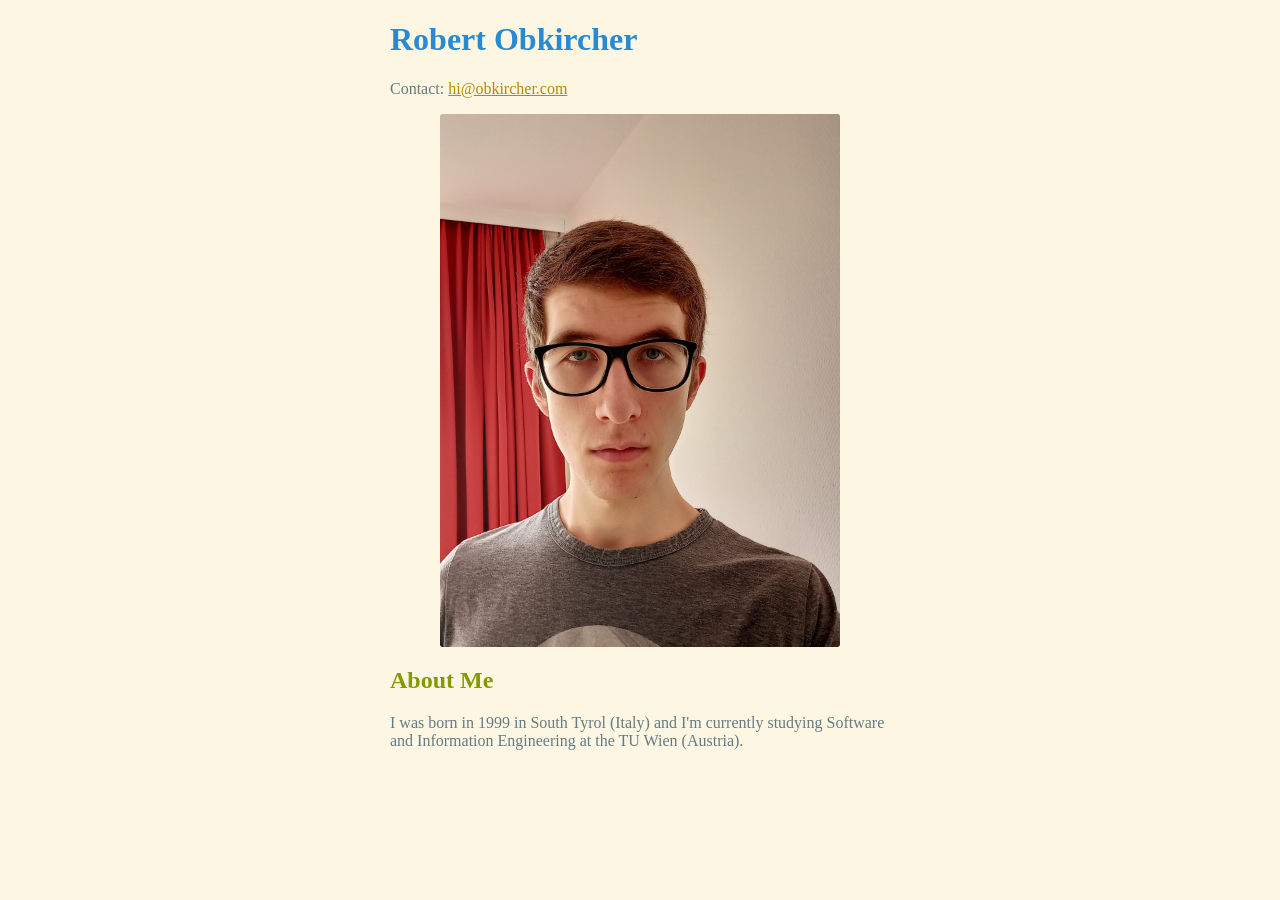
==== index.html @ 3235329c "added basic content" ====
<!DOCTYPE html>
<html lang="en">
<head>
<title>Page Title</title>
<meta charset="UTF-8">
<meta name="viewport" content="width=device-width, initial-scale=1">
<link rel="stylesheet" href="styles.css">
</head>
<body>

<div class="content">
    <h1>Robert Obkircher</h1>

    <p>
    Contact: <a href="mailto:hi@obkircher.com">hi@obkircher.com</a>
    </p>

    <img class="center-image" src="me.jpg" alt="A picture of my face">

    <h2>About Me</h2>

    I was born in 1999 in South Tyrol (Italy) and I'm currently studying Software and Information Engineering at the TU Wien (Austria).

    <h2>
    
</div>


</body>
</html>
---- styles.css ----
/* source: https://ethanschoonover.com/solarized/ */
:root {
    --base03:    #002b36;
    --base02:    #073642;
    --base01:    #586e75;
    --base00:    #657b83;
    --base0:     #839496;
    --base1:     #93a1a1;
    --base2:     #eee8d5;
    --base3:     #fdf6e3;
    --yellow:    #b58900;
    --orange:    #cb4b16;
    --red:       #dc322f;
    --magenta:   #d33682;
    --violet:    #6c71c4;
    --blue:      #268bd2;
    --cyan:      #2aa198;
    --green:     #859900;
}

:root {
    --background-color: var(--base3);
    --color: var(--base00);
    --accent: var(--base01);
}

@media (prefers-color-scheme: dark) {
:root {
    --background-color: var(--base03);
    --color: var(--base0);
    --accent: var(--base1);
}
}

html {
    background: var(--background-color);
    color: var(--color);
}

h1 {
  color: var(--blue);
}

h2, h3, h4, h5, h6 {
  color: var(--green);
}

a {
  color: var(--yellow);
}
a:visited, a:hover {
  color: var(--orange);
}

.content {
  max-width: 500px;
  margin: auto;
}

.center-image {
  display: block;
  margin-left: auto;
  margin-right: auto;
  border-radius: 0.5%;
  width: 100%;
  max-width: 400px;
}
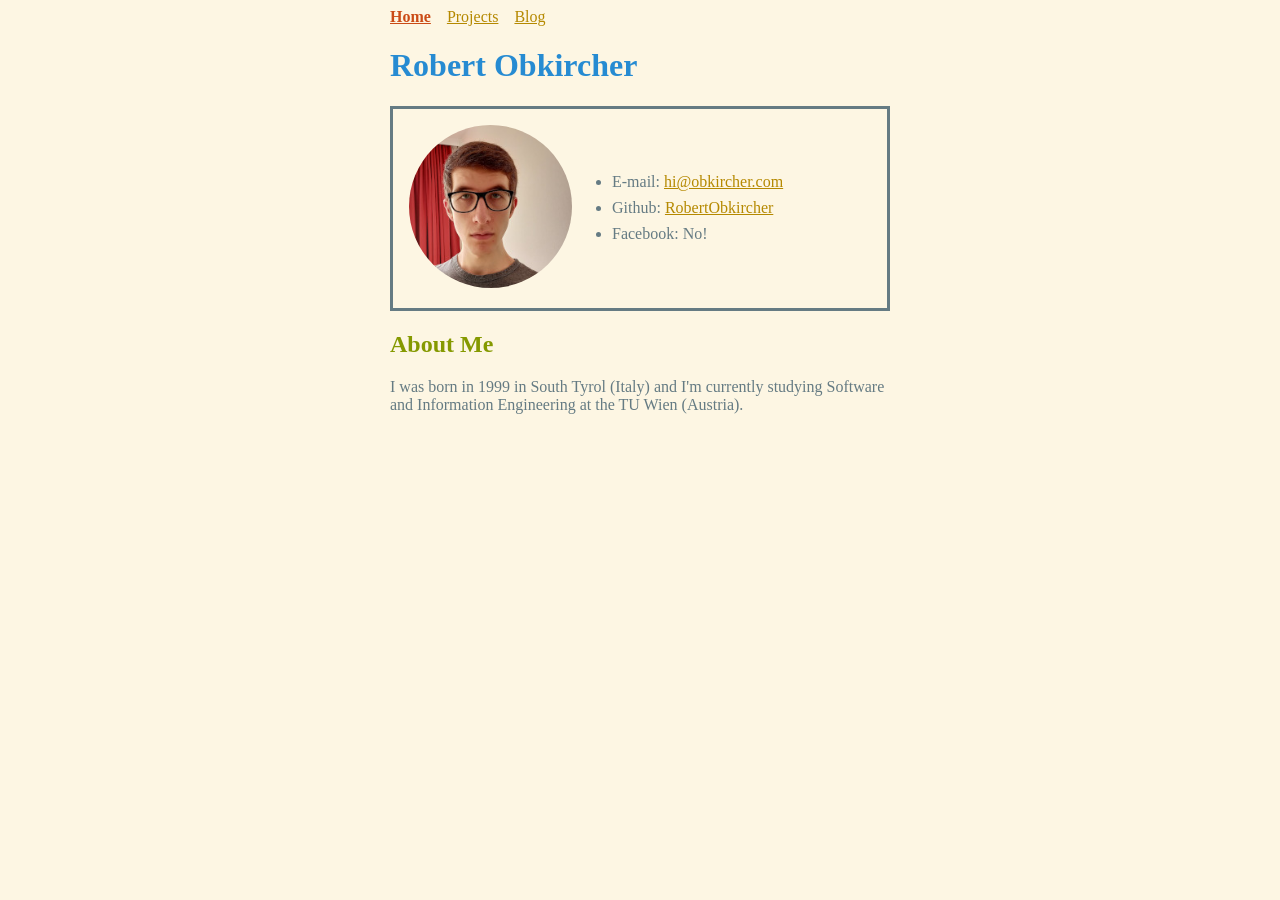
==== commit b2a814a1: "improved page" ====
--- a/index.html
+++ b/index.html
@@ -1,21 +1,37 @@
 <!DOCTYPE html>
 <html lang="en">
 <head>
-<title>Page Title</title>
+<title>Robert Obkircher</title>
 <meta charset="UTF-8">
+<meta name="keywords" content="Robert Obkircher">
+<meta name="description" content="My personal website">
+<meta name="author" content="Robert Obkircher">
 <meta name="viewport" content="width=device-width, initial-scale=1">
 <link rel="stylesheet" href="styles.css">
 </head>
 <body>
 
 <div class="content">
+    <div class="navbar">
+        <a href="" class="current">Home</a>
+        <a href="projects.html">Projects</a>
+        <a href="blog.html">Blog</a>
+    </div>
+
     <h1>Robert Obkircher</h1>
 
-    <p>
-    Contact: <a href="mailto:hi@obkircher.com">hi@obkircher.com</a>
-    </p>
-
-    <img class="center-image" src="me.jpg" alt="A picture of my face">
+    <div class="avatar-and-links">
+        <div class="avatar">
+        <a href="img/me.jpg">
+            <img class="avatar" src="img/me2.jpg" alt="A picture of my face">
+        </a>
+        </div>
+        <ul class="links">
+            <li>E-mail: <a href="mailto:hi@obkircher.com">hi@obkircher.com</a></li>
+            <li>Github: <a href="https://github.com/RobertObkircher">RobertObkircher</a></li>
+            <li>Facebook: No!</li>
+        </ul>
+    </div>
 
     <h2>About Me</h2>
 
--- a/styles.css
+++ b/styles.css
@@ -38,31 +38,72 @@
 }
 
 h1 {
-  color: var(--blue);
+    color: var(--blue);
 }
 
 h2, h3, h4, h5, h6 {
-  color: var(--green);
+    color: var(--green);
 }
 
 a {
-  color: var(--yellow);
+    color: var(--yellow);
 }
+
 a:visited, a:hover {
-  color: var(--orange);
+    color: var(--orange);
+}
+
+a.current {
+    font-weight: bold;
 }
 
 .content {
-  max-width: 500px;
-  margin: auto;
+    max-width: 500px;
+    margin: auto;
 }
 
-.center-image {
-  display: block;
-  margin-left: auto;
-  margin-right: auto;
-  border-radius: 0.5%;
-  width: 100%;
-  max-width: 400px;
+.navbar a {
+    padding-right: 12px;
 }
 
+.avatar-and-links {
+    display: flex;
+    flex-wrap: wrap;
+    justify-content: center;
+    align-items: center;
+    border-style: solid;
+    border-width: medium;
+}
+
+.avatar {
+    margin: 0.5em;
+    flex: 0 0 33%;
+}
+
+.avatar a {
+    display: block;
+}
+
+.avatar img {
+    width: 100%;
+    border-radius: 50%;
+}
+
+.links {
+    flex: 1 0 220px;
+}
+
+.links li + li {
+    margin-top: 0.5em;
+}
+
+/*
+.center-image {
+    display: block;
+    margin-left: auto;
+    margin-right: auto;
+    border-radius: 50%;
+    width: 100%;
+    max-width: 400px;
+}
+*/
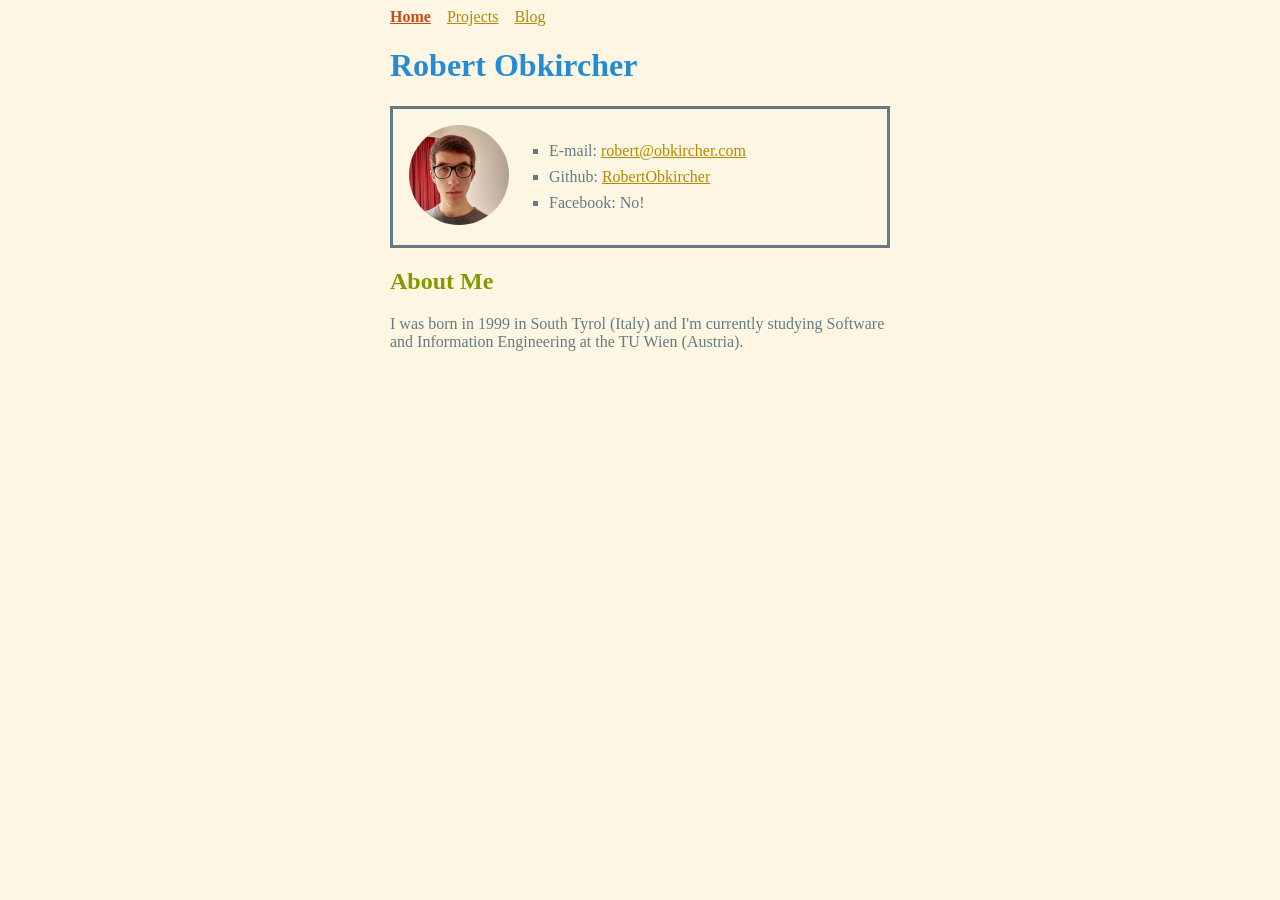
==== commit 754dcf6e: "changed email" ====
--- a/index.html
+++ b/index.html
@@ -27,7 +27,7 @@
         </a>
         </div>
         <ul class="links">
-            <li>E-mail: <a href="mailto:hi@obkircher.com">hi@obkircher.com</a></li>
+            <li>E-mail: <a href="mailto:robert@obkircher.com">robert@obkircher.com</a></li>
             <li>Github: <a href="https://github.com/RobertObkircher">RobertObkircher</a></li>
             <li>Facebook: No!</li>
         </ul>
--- a/styles.css
+++ b/styles.css
@@ -77,7 +77,7 @@
 
 .avatar {
     margin: 0.5em;
-    flex: 0 0 33%;
+    flex: 0 0 100px;
 }
 
 .avatar a {
@@ -90,7 +90,8 @@
 }
 
 .links {
-    flex: 1 0 220px;
+    flex: 1 0 260px;
+    list-style-type: square;
 }
 
 .links li + li {
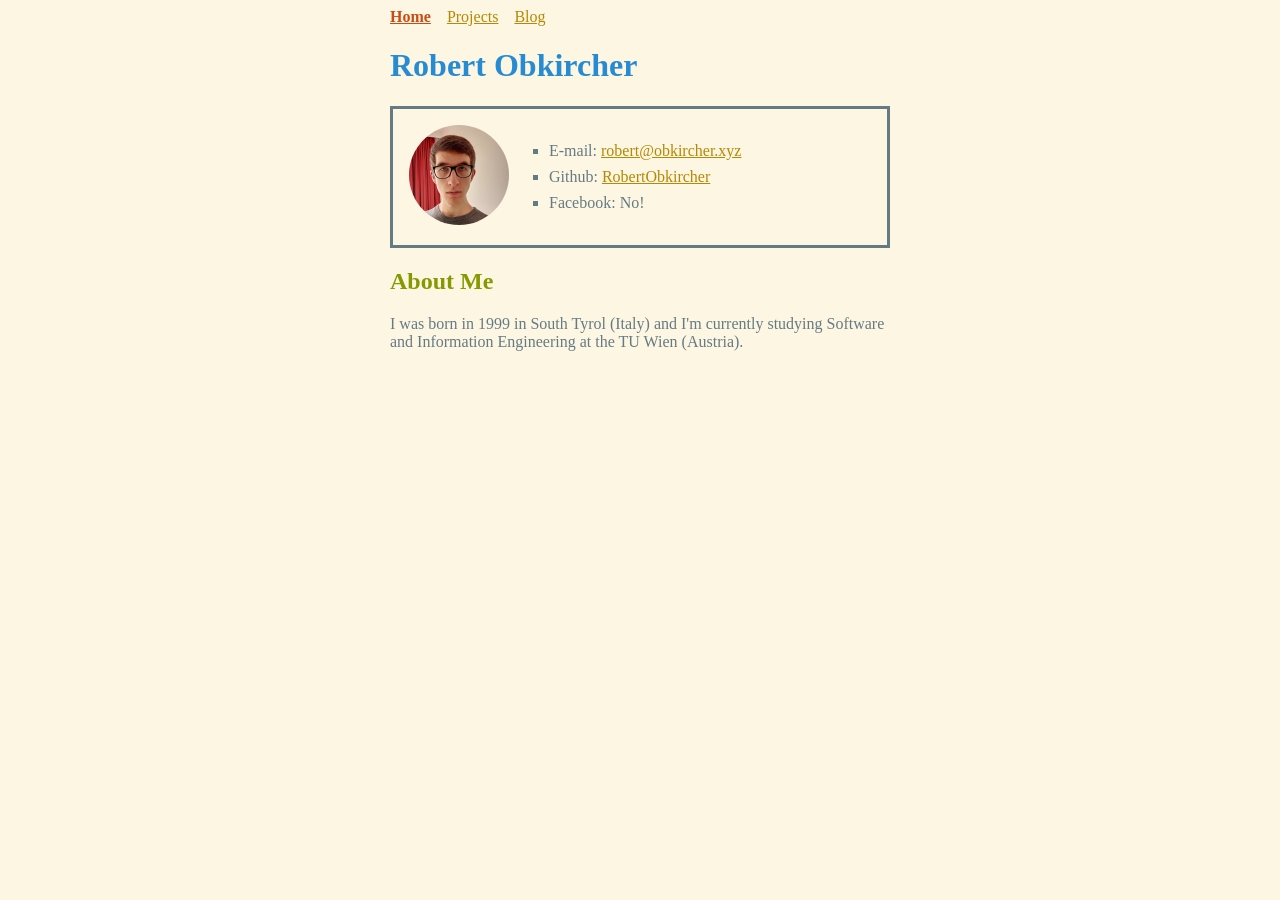
==== commit 0624919b: "fixed email" ====
--- a/index.html
+++ b/index.html
@@ -27,7 +27,7 @@
         </a>
         </div>
         <ul class="links">
-            <li>E-mail: <a href="mailto:robert@obkircher.com">robert@obkircher.com</a></li>
+            <li>E-mail: <a href="mailto:robert@obkircher.xyz">robert@obkircher.xyz</a></li>
             <li>Github: <a href="https://github.com/RobertObkircher">RobertObkircher</a></li>
             <li>Facebook: No!</li>
         </ul>
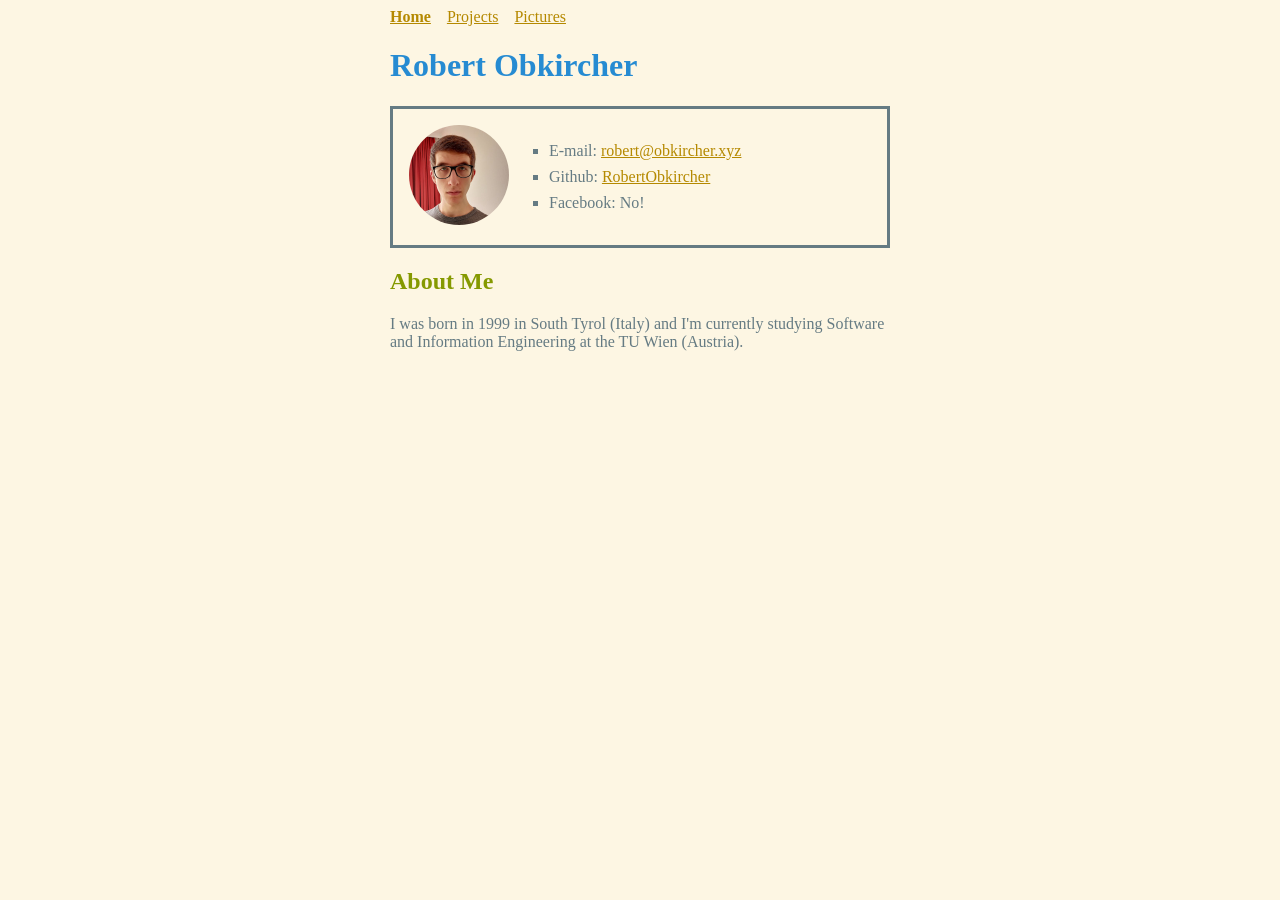
==== commit f4578bc5: "more pages and small fixes" ====
--- a/index.html
+++ b/index.html
@@ -15,16 +15,16 @@
     <div class="navbar">
         <a href="" class="current">Home</a>
         <a href="projects.html">Projects</a>
-        <a href="blog.html">Blog</a>
+        <a href="pictures.html">Pictures</a>
     </div>
 
     <h1>Robert Obkircher</h1>
 
     <div class="avatar-and-links">
         <div class="avatar">
-        <a href="img/me.jpg">
-            <img class="avatar" src="img/me2.jpg" alt="A picture of my face">
-        </a>
+            <a href="img/me.jpg">
+                <img class="avatar" src="img/me2.jpg" alt="My face">
+            </a>
         </div>
         <ul class="links">
             <li>E-mail: <a href="mailto:robert@obkircher.xyz">robert@obkircher.xyz</a></li>
@@ -37,10 +37,7 @@
 
     I was born in 1999 in South Tyrol (Italy) and I'm currently studying Software and Information Engineering at the TU Wien (Austria).
 
-    <h2>
-    
 </div>
-
 
 </body>
 </html>
--- a/styles.css
+++ b/styles.css
@@ -49,7 +49,7 @@
     color: var(--yellow);
 }
 
-a:visited, a:hover {
+a:hover {
     color: var(--orange);
 }
 
@@ -98,13 +98,6 @@
     margin-top: 0.5em;
 }
 
-/*
-.center-image {
-    display: block;
-    margin-left: auto;
-    margin-right: auto;
-    border-radius: 50%;
+.w100 {
     width: 100%;
-    max-width: 400px;
 }
-*/
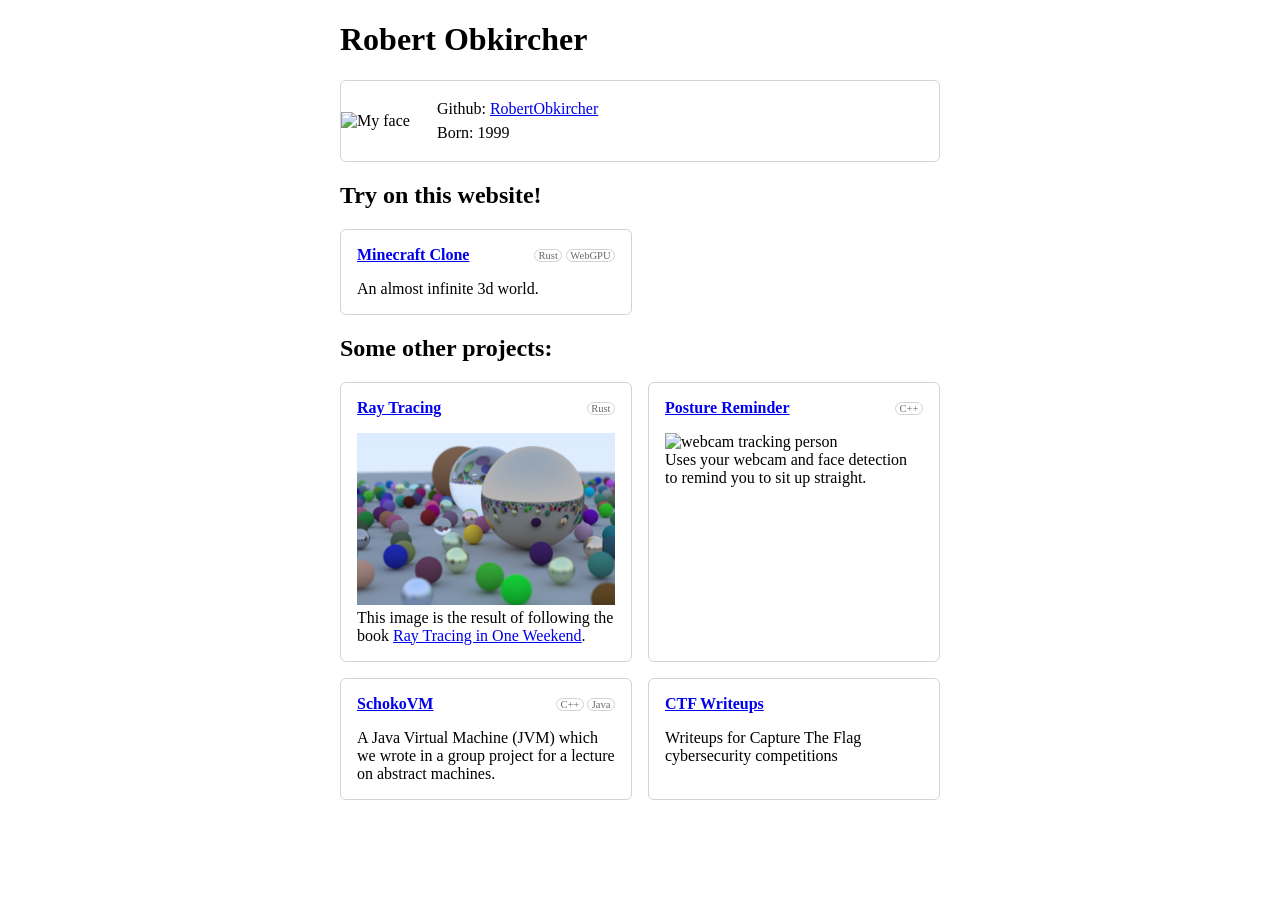
==== commit 7e26c21c: "add technology pills and link hover effect" ====
--- a/index.html
+++ b/index.html
@@ -12,33 +12,69 @@
 <body>
 
 <div class="content">
-    <div class="navbar">
-        <a href="" class="current">Home</a>
-        <a href="projects.html">Projects</a>
-        <a href="pictures.html">Pictures</a>
-    </div>
 
     <h1>Robert Obkircher</h1>
 
-    <div class="avatar-and-links">
-        <div class="avatar">
-            <a href="img/me.jpg">
-                <img class="avatar" src="img/me2.jpg" alt="My face">
-            </a>
-        </div>
-        <ul class="links">
-            <li>E-mail: <a href="mailto:robert@obkircher.xyz">robert@obkircher.xyz</a></li>
+    <div class="avatar-and-info">
+        <img class="avatar" src="img/me200p.jpg" alt="My face">
+        <ul class="info">
             <li>Github: <a href="https://github.com/RobertObkircher">RobertObkircher</a></li>
-            <li>Facebook: No!</li>
+            <li>Born: 1999</li>
         </ul>
     </div>
 
-    <h2>About Me</h2>
+    <h2>Try on this website!</h2>
 
-    I was born in 1999 in South Tyrol (Italy) and I'm currently studying Software and Information Engineering at the TU Wien (Austria).
+    <ol class="projects">
+        <li>
+            <a href="minecraft-clone.html">Minecraft Clone</a>
+            <span class="pill">WebGPU</span>
+            <span class="pill">Rust</span>
+            <p>
+                An almost infinite 3d world.
+            </p>
+        </li>
+    </ol>
+
+    <h2>Some other projects:</h2>
+
+    <ol class="projects">
+        <li>
+            <a target="_blank" rel="external noreferrer noopener" href="https://github.com/RobertObkircher/ray-tracer">Ray Tracing</a>
+            <span class="pill">Rust</span>
+            <p>
+                <img class="w100" src="img/ray.png" alt="raytraced spheres">
+                <br>
+                This image is the result of following the book
+                <a target="_blank" rel="external noreferrer noopener" href="https://raytracing.github.io/books/RayTracingInOneWeekend.html">Ray Tracing in One Weekend</a>.
+            </p>
+        </li>
+        <li>
+            <a target="_blank" rel="external noreferrer noopener" href="https://github.com/RobertObkircher/posture-reminder">Posture Reminder</a>
+            <span class="pill">C++</span>
+            <p>
+                <img class="w100" src="img/posture-reminder.png" alt="webcam tracking person">
+                <br>
+                Uses your webcam and face detection to remind you to sit up straight.
+            </p>
+        </li>
+        <li>
+            <a target="_blank" rel="external noreferrer noopener" href="https://github.com/RobertObkircher/SchokoVM">SchokoVM</a>
+            <span class="pill">Java</span>
+            <span class="pill">C++</span>
+            <p>
+                A Java Virtual Machine (JVM) which we wrote in a group project for a lecture on abstract machines.
+            </p>
+        </li>
+        <li>
+            <a target="_blank" rel="external noreferrer noopener" href="https://github.com/RobertObkircher/ctf-writeups">CTF Writeups</a>
+            <p>
+                Writeups for Capture The Flag cybersecurity competitions
+            </p>
+        </li>
+    </ol>
 
 </div>
 
 </body>
 </html>
-
--- a/styles.css
+++ b/styles.css
@@ -1,103 +1,87 @@
-/* source: https://ethanschoonover.com/solarized/ */
-:root {
-    --base03:    #002b36;
-    --base02:    #073642;
-    --base01:    #586e75;
-    --base00:    #657b83;
-    --base0:     #839496;
-    --base1:     #93a1a1;
-    --base2:     #eee8d5;
-    --base3:     #fdf6e3;
-    --yellow:    #b58900;
-    --orange:    #cb4b16;
-    --red:       #dc322f;
-    --magenta:   #d33682;
-    --violet:    #6c71c4;
-    --blue:      #268bd2;
-    --cyan:      #2aa198;
-    --green:     #859900;
-}
-
-:root {
-    --background-color: var(--base3);
-    --color: var(--base00);
-    --accent: var(--base01);
-}
-
-@media (prefers-color-scheme: dark) {
-:root {
-    --background-color: var(--base03);
-    --color: var(--base0);
-    --accent: var(--base1);
-}
-}
-
-html {
-    background: var(--background-color);
-    color: var(--color);
-}
-
-h1 {
-    color: var(--blue);
-}
-
-h2, h3, h4, h5, h6 {
-    color: var(--green);
+.content {
+    max-width: 600px;
+    margin: auto;
+    padding-bottom: 100px;
 }
 
 a {
-    color: var(--yellow);
+    background-image: linear-gradient(90deg, #0000EE, #551A8B);
+    background-size: 0% 3px;
+    background-repeat: no-repeat;
+    background-position: right bottom;
+    transition: background-size 300ms ease;
+}
+a:where(:hover, :focus-visible) {
+    background-size: 100% 3px;
+    background-position: left bottom;
 }
 
-a:hover {
-    color: var(--orange);
-}
-
-a.current {
-    font-weight: bold;
-}
-
-.content {
-    max-width: 500px;
-    margin: auto;
-}
-
-.navbar a {
-    padding-right: 12px;
-}
-
-.avatar-and-links {
+.avatar-and-info {
     display: flex;
     flex-wrap: wrap;
     justify-content: center;
     align-items: center;
+    border-color: lightgray;
+    border-radius: 0.375rem;
     border-style: solid;
-    border-width: medium;
+    border-width: max(1px, 0.0625rem);
+    overflow: hidden;
 }
 
 .avatar {
-    margin: 0.5em;
-    flex: 0 0 100px;
+    flex: 0 0 5em;
+    width: 5em;
 }
 
-.avatar a {
-    display: block;
-}
-
-.avatar img {
-    width: 100%;
-    border-radius: 50%;
-}
-
-.links {
-    flex: 1 0 260px;
-    list-style-type: square;
-}
-
-.links li + li {
-    margin-top: 0.5em;
+.info {
+    flex: 1 0;
+    white-space: nowrap;
+    list-style: none;
+    padding-left: 1em;
+    line-height: 1.5;
 }
 
 .w100 {
     width: 100%;
 }
+
+.projects {
+    display: grid;
+    gap: 1rem;
+    list-style: none;
+    padding: 0;
+}
+
+@media only screen and (min-width: 512px) {
+    .projects {
+        grid-template-columns: 1fr 1fr;
+    }
+}
+
+.projects>li {
+    border-color: lightgray;
+    border-radius: 0.375rem;
+    border-style: solid;
+    border-width: max(1px, 0.0625rem);
+    padding: 1rem 1rem 0;
+}
+.projects>li>img {
+    width: 110%;
+}
+
+.projects>li>a {
+    font-weight: bold;
+}
+
+.pill {
+    border: 1px solid lightgray;
+    color: dimgray;
+    border-radius: 1em;
+    padding: 0 .33em;
+    margin-left: auto;
+    font-size: 66%;
+    margin-top: .33em;
+    margin-left: .33em;
+    float: right;
+}
+
